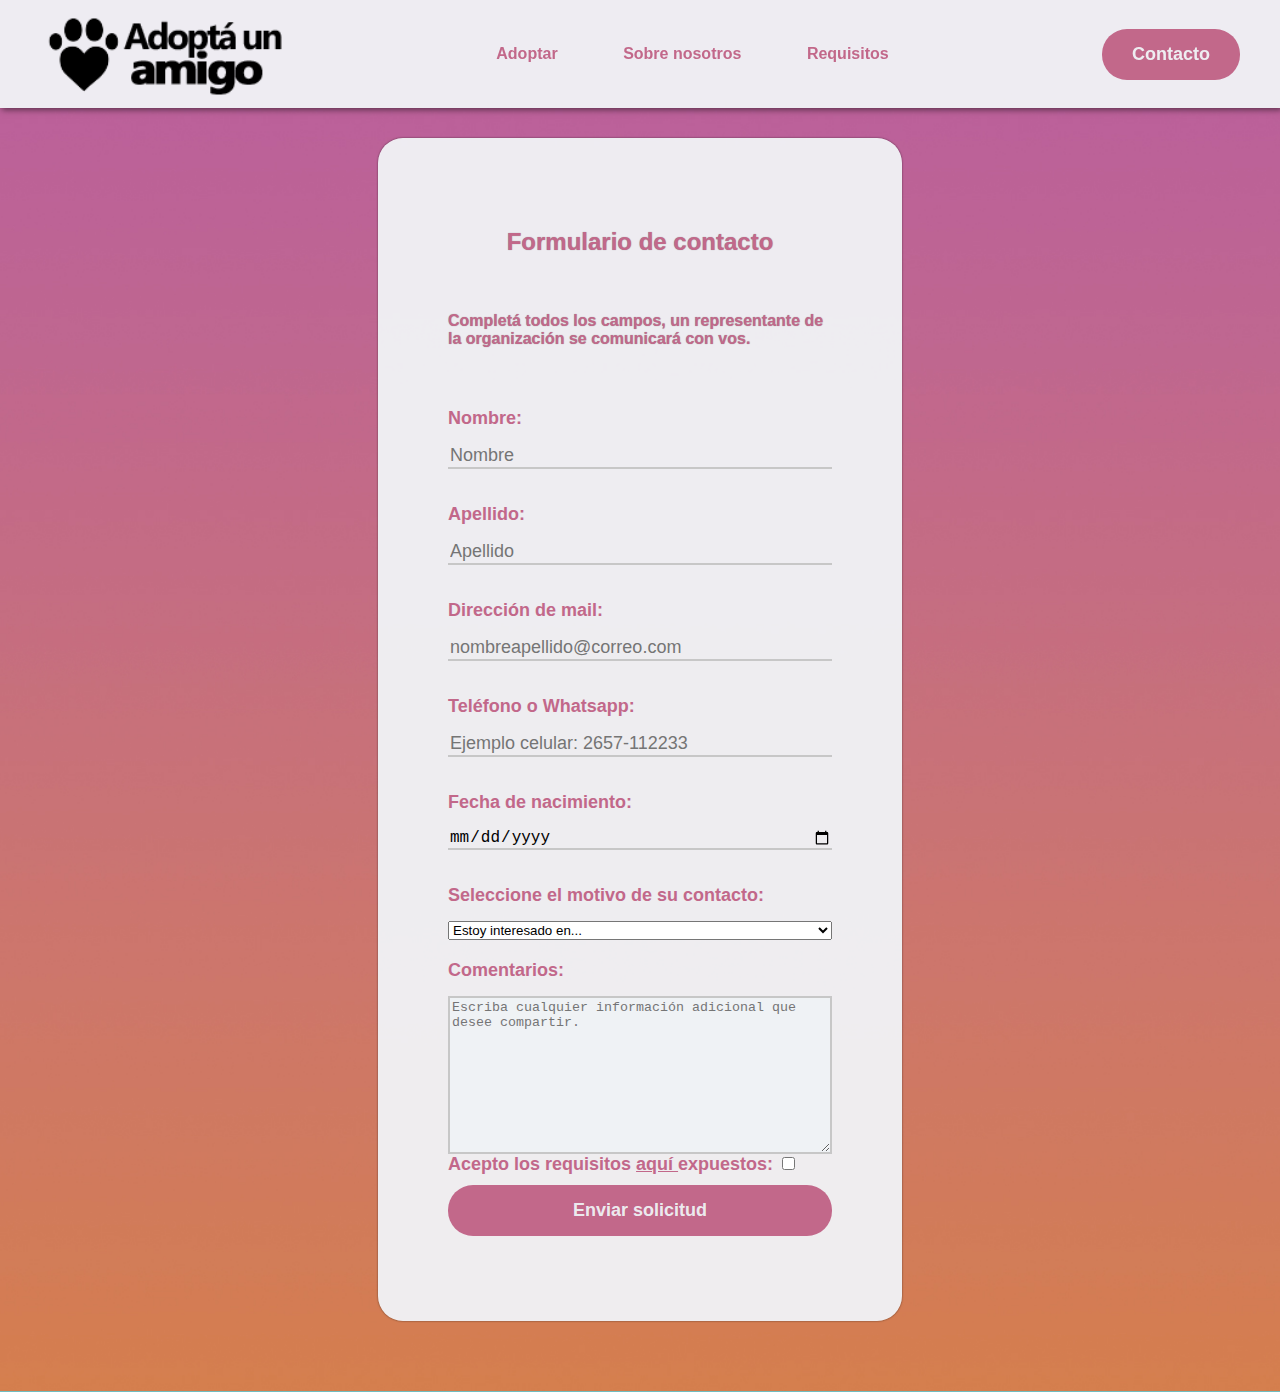
==== Hijas/formulario.html @ 9cf04ed2 "CSS formulario recuperado" ====
<html lang="es">
    <head>
        <title>Formumlario de contacto</title>

        <link rel="stylesheet" href="../estilofachero.css">

        <style>
            html {
                scroll-behavior: smooth;
            } 
        </style>
    </head>
    
    <body>
        <div id="barramenu">
            <a href="../index.html">
                <img src="../Recursos/logo2.png">
            </a>

            <nav class="navbar">
                <a href="../index.html#elegiramigo">Adoptar</a>
                <a href="../index.html#nosotros">Sobre nosotros</a>
                <a href="../index.html#requisitos">Requisitos</a>                    
            </nav>

            <a href="#">
                <button>Contacto</button>
            </a> 
        </div>

        <div id="contenedor_formulario">
            <form name="formulario" id="formulario" class="sombra" method="get" onsubmit="return validar()">

                <h2 class="textonegro">Formulario de contacto</h2>
                <p class="textonegro">Completá todos los campos, un representante de la organización se comunicará con vos.</p>
                
                <label for="nombre">Nombre:</label>
                <input type="text" id="nombre" name="nombre" placeholder="Nombre"> 
                <span id="errornombre" class="error">Debe colocar un nombre válido.</span>

                <label for="apellido">Apellido:</label>                
                <input type="text" id="apellido" name="apellido" placeholder="Apellido">
                <span id="errorapellido" class="error">Debe colocar un apellido válido.</span>


                <label for="email">Dirección de mail:</label>
                <input type="email" id="email" name="email" placeholder="nombreapellido@correo.com">
                <span id="errormail" class="error">Debe colocar un mail con formato válido.</span>


                <label for="tel">Teléfono o Whatsapp:</label>
                <input type="text" id="tel" name="tel" placeholder="Ejemplo celular: 2657-112233">
                <span id="errortel" class="error">Debe colocar un teléfono con formato válido.</span>


                <label for="fecha">Fecha de nacimiento:</label>                
                <input type="date" id="fecha" name="fecha" placeholder="01/01/1991">
                <span id="errorfecha" class="error">Seleccione una fecha.</span>


                <label for="select">Seleccione el motivo de su contacto:</label>
                <select id="desplegable" name="desplegable">
                    <option disabled selected value="">Estoy interesado en...</option>
                    <option>Adoptar un michi</option>
                    <option>Adoptar un perri</option>
                    <option>Adoptar a cualquiera</option>
                    <option>Contactar por otro motivo</option>
                </select>
                <span id="errorselect" class="error">Debe seleccionar una opción del manú desplegable.</span>


                <label for="textarea">Comentarios:</label>
                <textarea type="coments" id="coments" rows="10" placeholder="Escriba cualquier información adicional que desee compartir."></textarea>
                
                <div class="check limpiar">
                    <label for="condiciones">Acepto los requisitos <a href="../index.html#requisitos" target="_blank"> aquí </a> expuestos:</label>
                    <input type="checkbox" id="condiciones" name="condiciones">                    
                </div>
                <span id="errorcheck" class="error espacio">Debe aceptar los requisitos.</span>
    
                <input class="botonoscuro" type="submit" value="Enviar solicitud">
            </form>
        </div>

        <div id="contenedor_confirmacion" class="mensaje_confirmacion">
            <h3>El formulario se envió correctamente</h3>
            <h3>¡Muchas gracias!</h3>
        </div>
        
        <script src="../validar.js"></script>        
    </body>
</html>
---- estilofachero.css ----
body {
    font-family: sans-serif;
    color: #eff2f5f6;
    background-color: #70bdc0;
    background-image: url(../Recursos/fondos/usar/fondo.jpg);
    background-size:cover;
    background-position: center;
    background-repeat: no-repeat;
    margin: 0;
    padding: 0;
    min-width: 500px; 
    z-index: 1;  
}

.scroll {
    scroll-margin-top: 80px;  
}

#barramenu {
    display: flex;
    justify-content: space-between;
    align-items: center;
    top: -50;
    transition: top 1.5s;  
    position: sticky;
    z-index: 3;  
    background-color:#eff2f5f6;
    min-width: 500px;
    width: 100%;
    height: 12%; 
    box-shadow: 2px 2px 6px rgba(0, 0, 0, 0.5);    
}

#barramenu img{ 
    height: 90%;
    margin-left: 40px;
    transition: transform 0.3s ease;

}
#barramenu img:hover{
    transform: scale(1.1);
    transition: transform 0.3s ease;    
}

.navbar {
    display: flex;   
    justify-content: space-between;
    align-items: center; 
    width: 33%;    
}

.navbar a{
    font-style: normal;
    color: #C2688A;      
    border: none;
    border-radius: 25px;
    padding: 10px 15px;
    font-weight: bolder;
    text-decoration: none;  
    transition: transform 0.4s ease-in-out; 
}

.navbar a:hover{
    color: #eff2f5f6;    
    background-color: #C2688A;  
    cursor: pointer;
    transform: scale(1.09);
    box-shadow: 1px 1px 3px rgba(0, 0, 0, 0.3);
    transition: transform 0.2s ease-in-out;    
}

.navbar a:active{
    color: #eff2f5f6;    
    cursor: pointer;
    transform: scale(0.9);
    transition: transform 0.2s ease-in-out;    
}

#barramenu button{
    font-size: large;
    margin-right: 40px;
    padding: 15px 30px;
    color: #eff2f5f6;
    font-weight: bolder;
    border: none;
    border-radius: 25px;
    background-color: #C2688A;  
    cursor: pointer;
    transition: transform 0.4s ease-in-out;
}

#barramenu button:hover {
    background-color: #c4899f;
    transform: scale(1.1);
    box-shadow: 1px 1px 3px rgba(0, 0, 0, 0.3);
    transition: transform 0.2s ease;
}

#barramenu button:active {
    background-color: #c4899f;
    transform: scale(0.9);
    transition: transform 0.2s ease;
}

#barramenu:hover {
    top: 0;
    transition: top 0.4s;    
}

.fondoimagen{
    background-image: url("../Recursos/1.jpg");
    background-size:cover;
    background-position: center;
    background-repeat: no-repeat;
    margin: 0;
    padding: 0;
    z-index: 2;
}

.fondoimagen img {
    width: 100%;
    box-shadow: 2px 2px 6px rgba(0, 0, 0, 0.5);
}

.textosuperpuesto {
    font-size: larger;
    color: #EFF2F5;
    background-color: rgba(0, 0, 0, 0.562);
    padding-right: 15px;
    padding-left: 15px;
    border-radius: 25px;
    min-width: 20%;
    position: absolute;
    top: 50%;
    left: 80%;
    transform: translate(-50%, -50%);    
}

.marcofachero {
    width: 60%;
    overflow:visible;
    margin: 0 auto;  
    padding: 20px;
    padding-top: 15px;
    background-color: rgba(0, 0, 0, 0.233);
    border-radius: 25px;
    margin-bottom: 70px;
    margin-top: 30px;
    transition: transform 0.4s ease-in-out ;
}

.subtitulos1 {
    text-align: center;
    margin: 0 auto;
    margin-top: 30px;
    margin-bottom: 40px;
    padding: 20px;
}

.subtitulos2 {
    text-align: center;
    max-width: 60%;
    margin: 0 auto;
    padding-top: 30px;
    margin-bottom: 30px;
}

.subtitulos3 {
    text-align: center;
    text-align: left;
    margin: 0 auto;
    max-width: 80%;
    padding-bottom: 15px;
}

.lista {
    text-align: left;
    margin: 0 auto;
    margin-top: 40px;
    margin-bottom: 20px;
}

ul li {
    padding-bottom: 15px;
    max-width: 80%;
    margin: 0 auto;
}

#titulo {
    font-size: large;
    min-width: 500px;   
}

#contenedoriconos {
    position: relative;
    width: 100%;
    display: flex;
    justify-content: center;    
    align-items: center;
    gap: 10%;
    padding-bottom: 80px;
    padding-top: 20px;
}

.iconosgrandes img{
    border: solid;
    border-color: rgba(107, 124, 143, 0);
    border-top: 20px;
    border-bottom: 20px;
    padding-top: 70px;
    padding-bottom: 70px;
    max-width: 80%;
}

.iconosgrandes a{ 
    border: solid;
    border-color: rgba(107, 124, 143, 0);
    text-align: center;
    max-width: 25%;
    display: block; 
    transition: transform 0.8s ease-in-out ;
    transition: transform 0.4s ease-in;
}

.cursorarriba {
    transform: scale(1);
    transition: transform 0.6s ease-in-out ;
}

.cursorarriba:hover {
    transform: scale(1.2);
    transition: transform 0.3s ease-in-out ;
}

.cursorarribatranqui:hover{
    transform: scale(1.15);   
    transition: transform 0.3s ease-in-out ; 
}

.click:active {
    border-radius: 50px;
    background-color: rgba(0, 0, 0, 0.100);
    transform: scale(0.95);
    transition: transform 0.3s ease-in-out;
}

.botonadoptar {
    color: #D47D50;
    background-color: #EFF2F5;
    text-decoration: none;
    font-weight: bolder;
    font-size: large;
    display: flex;
    justify-content: center;
    align-items: center;
    margin: auto;    
    border-radius: 20px;
    width: 250px;
    height: 80px;
    margin-bottom: 30px;    
    transition: transform 0.6s ease-in-out ;
}

.botonadoptar:hover {
    color: #EFF2F5;
    background-color: #C2688A;
    transform: scale(1.09);
    transition: transform 0.2s ease-in-out;
    box-shadow: 0px 2px 6px rgba(0, 0, 0, 0.5);
}

.botonadoptar:active {
    background-color: #C2688A;
    transform: scale(0.95);
    transition: transform 0.2s ease-in-out;
    transition: transform 0.2s ease-in;
}


#botonadoptar:link, #botonadoptar:visited {
    font-size: larger;
    text-decoration: none;
    font-weight: bold;
}

.sombra {
    box-shadow: 0px 0px 2px rgba(0, 0, 0, 0.6);
}

form {    
    display: flex;
    flex-direction: column;
    background-color:#eff2f5f6;
    width: 30%;
    margin: 0 auto;  
    padding: 70px;
    border-radius: 25px;
    margin-bottom: 70px;
    margin-top: 30px;
}

form label {    
    color: #C2688A;
    font-weight: bold;
    font-size: large;
    margin-bottom: 15px;
    margin-top: 20px;    
}

form input {
    font-size: large;
    background-color: rgba(0, 0, 0, 0);
    border: 0;
    border-bottom: solid 2px #c7c7c7;
    margin-bottom: 15px;
    transition: border 0.2s ease-in-out;
}

form textarea {
    border: 0;
    border: solid 2px #c7c7c7;
    background-color: #EFF2F5;
    transition: border 0.2s ease-in-out;
}

form textarea:focus {
    outline: 0;
    border: 0;
    border: solid 2px #C2688A;
    transition: border 0.2s ease-in-out;
}

input:focus {
    outline: 0;
    border: 0;
    border-bottom: solid 2px #C2688A;
    transition: border 0.2s ease-in-out;
}

.prueba {
    margin: 0 auto;
    align-items: center;    
    margin-top: 20px;
    margin-bottom: 20px;
}

.limpiar a {    
    font-style: normal;
    text-decoration: none;
    text-decoration: underline;
    color: #C2688A;
}

.botonoscuro {
    font-size: large;
    padding: 15px 30px;
    color: #eff2f5f6;
    font-weight: bolder;
    border: none;
    border-radius: 25px;
    background-color: #C2688A;  
    cursor: pointer;
    transition: transform 0.4s ease-in-out;
}

.botonoscuro:hover {
    background-color: #c4899f;
    transform: scale(1.1);
    box-shadow: 0px 0px 3px rgba(0, 0, 0, 0.3);
    transition: transform 0.2s ease;
}

.botonoscuro:active {
    background-color: #c4899f;
    transform: scale(0.9);
    transition: transform 0.2s ease;
}

.textonegro {
    display: flex;
    align-self: center;
    color: #C2688A;      
    font-weight: bolder;
    margin-bottom: 30px;
    padding-bottom: 10px;
    text-shadow: 0px 0px 1px rgba(0, 0, 0, 0.4);    
}

.error {
    display: none;
    color: #C2688A;
    background-color:#c4899f44;   
    border-radius: 10px;
    padding: 5px;
    margin-bottom: 15px;
    margin-top: 2px;
}

.mensaje_confirmacion {    
    display: flex;
    justify-content: center;
    align-content: center;   
    color: #C2688A;  
    background-color:#eff2f5f6;
    font-size: x-large;
    font-weight: bolder;

    width: 35%;
    margin: 0 auto;  
    margin-top: 10%;
    margin-bottom: 20px;
    padding: 50px;
    border-radius: 25px; 
    display: none;
    box-shadow: 0px 0px 6px rgba(0, 0, 0, 0.5);  
    color: #C2688A;      
}

.omaigad {
    display: flex;
    justify-content: space-around;
    align-items: center;
    text-align: center; 
    margin: 0px auto;
    width: 100%;
    height: auto;
}

.boton_carru {
    transition: transform 0.4s ease-in-out;
    box-shadow: 0px 2px 6px rgba(0, 0, 0, 0.7);
    border-radius: 50%;
}

.boton_carru p {
    font-weight: bold;
    width: 70px;
    height: 70px;
    font-size: 70px;
    display: flex;
    align-items: center;
    justify-content: center;
    border-radius: 50%;
    border: solid 5px;  
}

.boton_carru:hover {
    cursor: pointer;
    transform: scale(1.2);
    transition: transform 0.3s ease-in-out;
}

.boton_carru:active {
    border-radius: 50%;
    transform: scale(0.9);
    background-color: rgba(0, 0, 0, 0.3);
    transition: transform 0.4s ease-in-out;
}

.atras {
    margin: 0;
    padding: 0;
    left: 3%;
    top: calc(50%);
}

.adelante {
    margin: 0;
    padding: 0;
    right: 3%;
    top: calc(50%);
}

.imagen_carru {
    width: 60%;
    margin: 0;
    padding: 0;
    box-shadow: 0px 2px 6px rgba(0, 0, 0, 0.7);
}
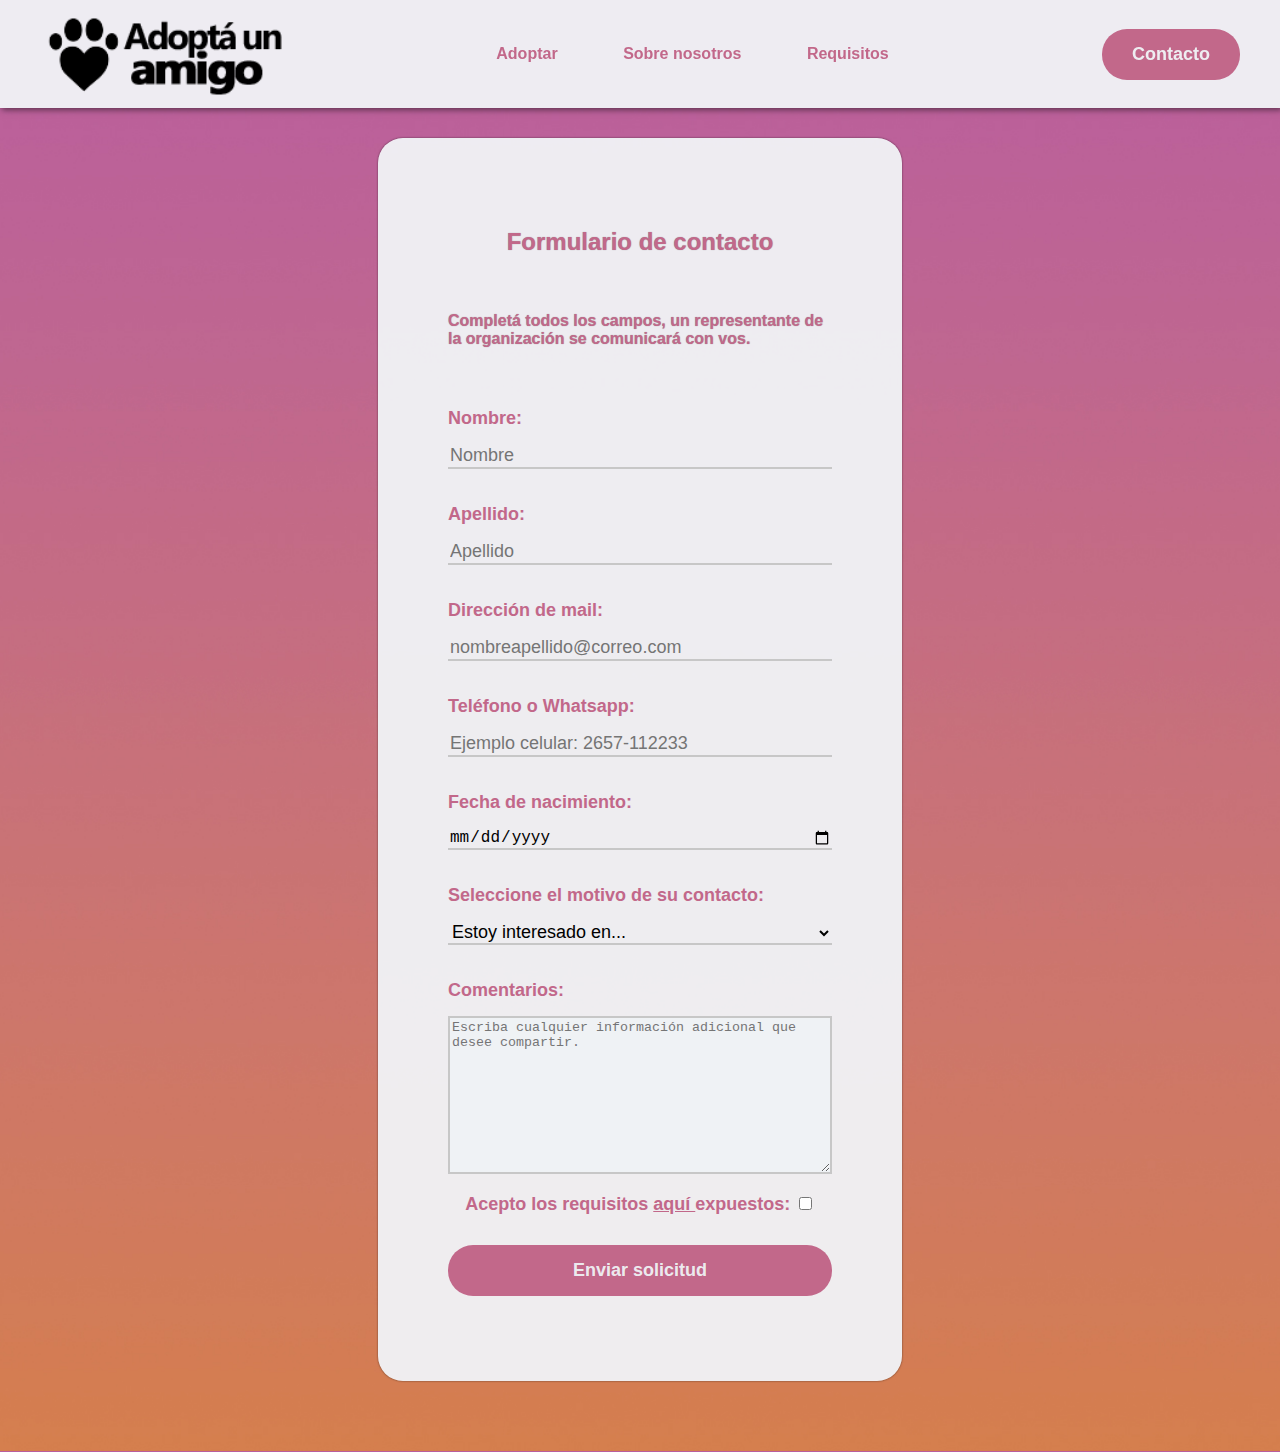
==== commit d17371fa: "Detalles" ====
--- a/Hijas/formulario.html
+++ b/Hijas/formulario.html
@@ -72,7 +72,7 @@
                 <label for="textarea">Comentarios:</label>
                 <textarea type="coments" id="coments" rows="10" placeholder="Escriba cualquier información adicional que desee compartir."></textarea>
                 
-                <div class="check limpiar">
+                <div class="check prueba">
                     <label for="condiciones">Acepto los requisitos <a href="../index.html#requisitos" target="_blank"> aquí </a> expuestos:</label>
                     <input type="checkbox" id="condiciones" name="condiciones">                    
                 </div>
@@ -84,7 +84,7 @@
 
         <div id="contenedor_confirmacion" class="mensaje_confirmacion">
             <h3>El formulario se envió correctamente</h3>
-            <h3>¡Muchas gracias!</h3>
+            <h3 id="msj"></h3>
         </div>
         
         <script src="../validar.js"></script>        
--- a/estilofachero.css
+++ b/estilofachero.css
@@ -1,33 +1,32 @@
 body {
     font-family: sans-serif;
     color: #eff2f5f6;
-    background-color: #70bdc0;
+    background-color: #BA5E9D;
     background-image: url(../Recursos/fondos/usar/fondo.jpg);
     background-size:cover;
     background-position: center;
     background-repeat: no-repeat;
     margin: 0;
     padding: 0;
-    min-width: 500px; 
     z-index: 1;  
 }
 
 .scroll {
-    scroll-margin-top: 80px;  
+    scroll-margin-top: 75px;  
 }
 
 #barramenu {
+    
     display: flex;
     justify-content: space-between;
     align-items: center;
     top: -50;
     transition: top 1.5s;  
-    position: sticky;
-    z-index: 3;  
-    background-color:#eff2f5f6;
-    min-width: 500px;
+    position: sticky;       
     width: 100%;
     height: 12%; 
+    background-color:#eff2f5f6;
+    z-index: 3; 
     box-shadow: 2px 2px 6px rgba(0, 0, 0, 0.5);    
 }
 
@@ -65,8 +64,8 @@
     background-color: #C2688A;  
     cursor: pointer;
     transform: scale(1.09);
-    box-shadow: 1px 1px 3px rgba(0, 0, 0, 0.3);
-    transition: transform 0.2s ease-in-out;    
+    box-shadow: 0px 1px 3px rgba(0, 0, 0, 0.3);
+    transition: transform 0.3s ease-in-out;    
 }
 
 .navbar a:active{
@@ -92,8 +91,8 @@
 #barramenu button:hover {
     background-color: #c4899f;
     transform: scale(1.1);
-    box-shadow: 1px 1px 3px rgba(0, 0, 0, 0.3);
-    transition: transform 0.2s ease;
+    box-shadow: 0px 1px 3px rgba(0, 0, 0, 0.3);
+    transition: transform 0.3s ease;
 }
 
 #barramenu button:active {
@@ -104,7 +103,7 @@
 
 #barramenu:hover {
     top: 0;
-    transition: top 0.4s;    
+    transition: top 0.3s;    
 }
 
 .fondoimagen{
@@ -119,17 +118,15 @@
 
 .fondoimagen img {
     width: 100%;
-    box-shadow: 2px 2px 6px rgba(0, 0, 0, 0.5);
+    box-shadow: 0px 2px 6px rgba(0, 0, 0, 0.5);
 }
 
 .textosuperpuesto {
     font-size: larger;
     color: #EFF2F5;
     background-color: rgba(0, 0, 0, 0.562);
-    padding-right: 15px;
-    padding-left: 15px;
-    border-radius: 25px;
-    min-width: 20%;
+    padding: 0px 15px;
+    border-radius: 25px;
     position: absolute;
     top: 50%;
     left: 80%;
@@ -139,38 +136,27 @@
 .marcofachero {
     width: 60%;
     overflow:visible;
-    margin: 0 auto;  
     padding: 20px;
     padding-top: 15px;
     background-color: rgba(0, 0, 0, 0.233);
     border-radius: 25px;
-    margin-bottom: 70px;
-    margin-top: 30px;
+    margin: 45px auto;
     transition: transform 0.4s ease-in-out ;
 }
 
 .subtitulos1 {
     text-align: center;
     margin: 0 auto;
-    margin-top: 30px;
-    margin-bottom: 40px;
+    margin: 35px 0px;
     padding: 20px;
 }
 
 .subtitulos2 {
     text-align: center;
-    max-width: 60%;
     margin: 0 auto;
-    padding-top: 30px;
-    margin-bottom: 30px;
-}
-
-.subtitulos3 {
-    text-align: center;
-    text-align: left;
-    margin: 0 auto;
-    max-width: 80%;
-    padding-bottom: 15px;
+    max-width: 65%;
+    padding-top: 20px;
+    margin-bottom: 20px;
 }
 
 .lista {
@@ -181,6 +167,7 @@
 }
 
 ul li {
+    text-align: justify;
     padding-bottom: 15px;
     max-width: 80%;
     margin: 0 auto;
@@ -198,37 +185,31 @@
     justify-content: center;    
     align-items: center;
     gap: 10%;
-    padding-bottom: 80px;
-    padding-top: 20px;
+    margin: 30px 0px;
 }
 
 .iconosgrandes img{
-    border: solid;
     border-color: rgba(107, 124, 143, 0);
-    border-top: 20px;
-    border-bottom: 20px;
-    padding-top: 70px;
-    padding-bottom: 70px;
+    margin: 20px 0px;
+    padding: 70px 0px;
     max-width: 80%;
 }
 
 .iconosgrandes a{ 
-    border: solid;
     border-color: rgba(107, 124, 143, 0);
     text-align: center;
     max-width: 25%;
     display: block; 
-    transition: transform 0.8s ease-in-out ;
     transition: transform 0.4s ease-in;
 }
 
 .cursorarriba {
     transform: scale(1);
-    transition: transform 0.6s ease-in-out ;
+    transition: transform 0.3s ease-in-out ;
 }
 
 .cursorarriba:hover {
-    transform: scale(1.2);
+    transform: scale(1.3);
     transition: transform 0.3s ease-in-out ;
 }
 
@@ -237,7 +218,7 @@
     transition: transform 0.3s ease-in-out ; 
 }
 
-.click:active {
+.cursorarriba:active {
     border-radius: 50px;
     background-color: rgba(0, 0, 0, 0.100);
     transform: scale(0.95);
@@ -255,10 +236,10 @@
     align-items: center;
     margin: auto;    
     border-radius: 20px;
-    width: 250px;
+    width: 40vh;
     height: 80px;
     margin-bottom: 30px;    
-    transition: transform 0.6s ease-in-out ;
+    transition: transform 0.4s ease-in-out ;
 }
 
 .botonadoptar:hover {
@@ -273,7 +254,6 @@
     background-color: #C2688A;
     transform: scale(0.95);
     transition: transform 0.2s ease-in-out;
-    transition: transform 0.2s ease-in;
 }
 
 
@@ -307,7 +287,7 @@
     margin-top: 20px;    
 }
 
-form input {
+form input, select {
     font-size: large;
     background-color: rgba(0, 0, 0, 0);
     border: 0;
@@ -344,7 +324,7 @@
     margin-bottom: 20px;
 }
 
-.limpiar a {    
+.prueba a {    
     font-style: normal;
     text-decoration: none;
     text-decoration: underline;
@@ -352,10 +332,10 @@
 }
 
 .botonoscuro {
-    font-size: large;
+    font-size: large;    
+    color: #eff2f5f6;
+    font-weight: bolder;
     padding: 15px 30px;
-    color: #eff2f5f6;
-    font-weight: bolder;
     border: none;
     border-radius: 25px;
     background-color: #C2688A;  
@@ -397,23 +377,17 @@
 }
 
 .mensaje_confirmacion {    
-    display: flex;
-    justify-content: center;
-    align-content: center;   
     color: #C2688A;  
     background-color:#eff2f5f6;
     font-size: x-large;
     font-weight: bolder;
-
     width: 35%;
     margin: 0 auto;  
     margin-top: 10%;
-    margin-bottom: 20px;
     padding: 50px;
     border-radius: 25px; 
+    box-shadow: 0px 0px 6px rgba(0, 0, 0, 0.5);  
     display: none;
-    box-shadow: 0px 0px 6px rgba(0, 0, 0, 0.5);  
-    color: #C2688A;      
 }
 
 .omaigad {
@@ -472,7 +446,7 @@
 }
 
 .imagen_carru {
-    width: 60%;
+    height: 90vh;
     margin: 0;
     padding: 0;
     box-shadow: 0px 2px 6px rgba(0, 0, 0, 0.7);
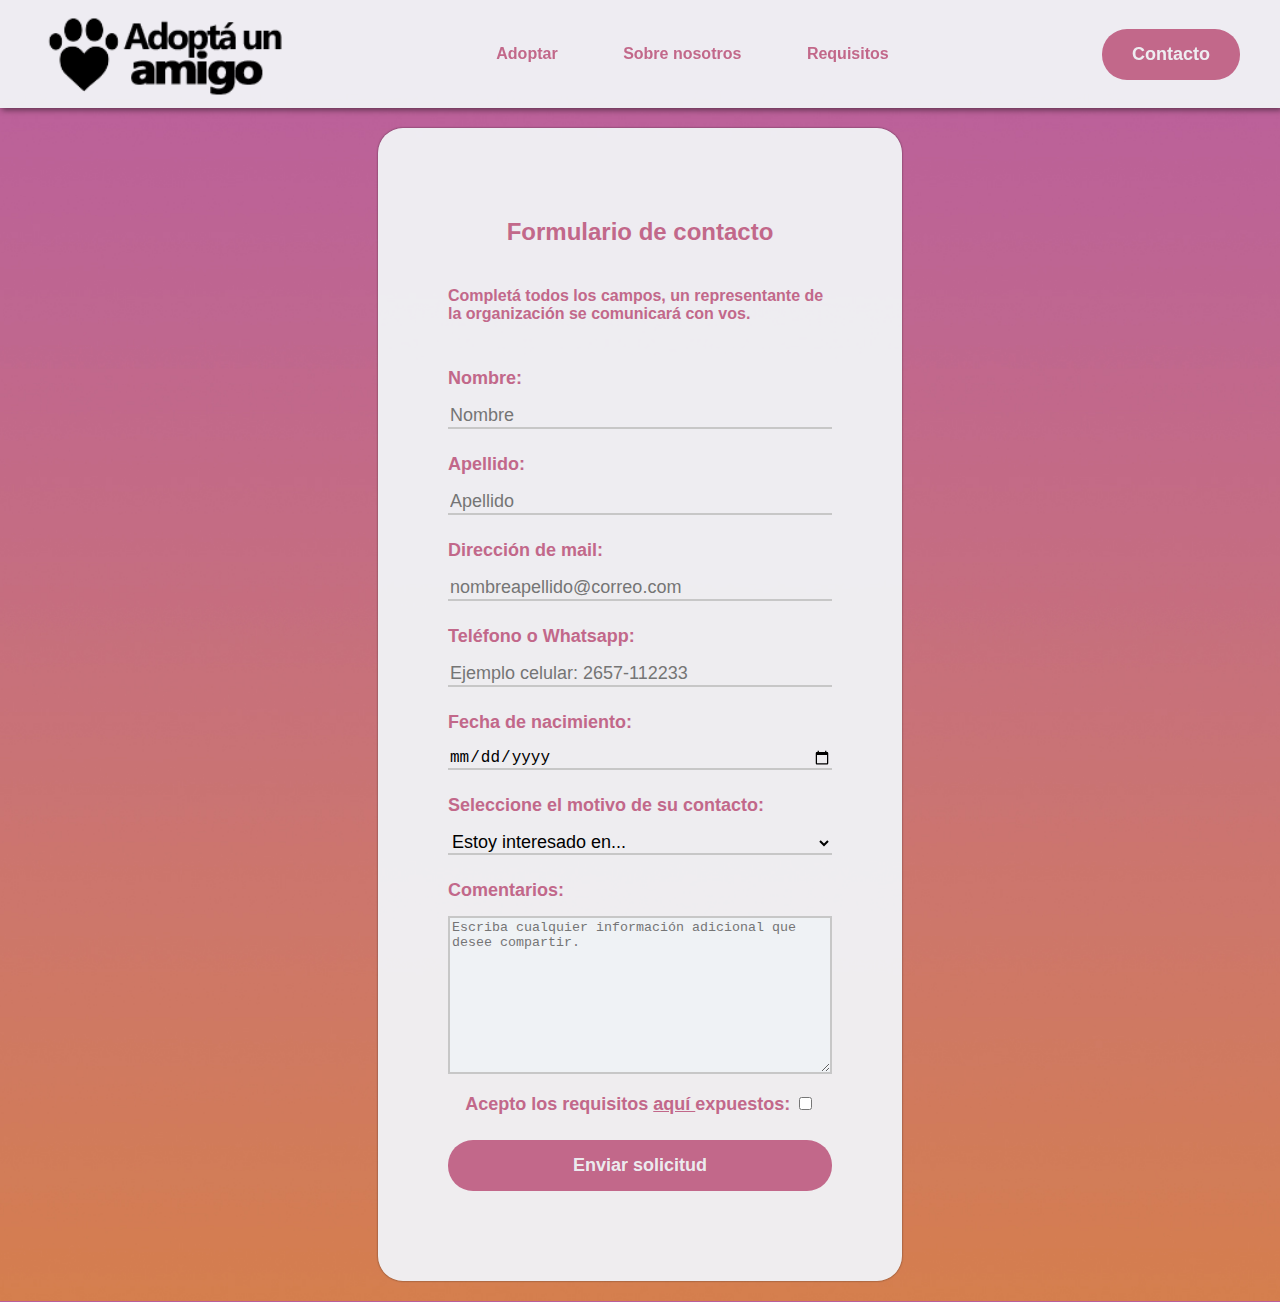
==== commit 2cdbe9f9: "Formato formulario" ====
--- a/Hijas/formulario.html
+++ b/Hijas/formulario.html
@@ -66,7 +66,7 @@
                     <option>Adoptar a cualquiera</option>
                     <option>Contactar por otro motivo</option>
                 </select>
-                <span id="errorselect" class="error">Debe seleccionar una opción del manú desplegable.</span>
+                <span id="errorselect" class="error">Debe seleccionar una opción del menú desplegable.</span>
 
 
                 <label for="textarea">Comentarios:</label>
@@ -74,9 +74,9 @@
                 
                 <div class="check prueba">
                     <label for="condiciones">Acepto los requisitos <a href="../index.html#requisitos" target="_blank"> aquí </a> expuestos:</label>
-                    <input type="checkbox" id="condiciones" name="condiciones">                    
+                    <input type="checkbox" id="condiciones" name="condiciones">                                      
                 </div>
-                <span id="errorcheck" class="error espacio">Debe aceptar los requisitos.</span>
+                <span id="errorcheck" class="error">Debe aceptar los requisitos.</span> 
     
                 <input class="botonoscuro" type="submit" value="Enviar solicitud">
             </form>
@@ -84,9 +84,9 @@
 
         <div id="contenedor_confirmacion" class="mensaje_confirmacion">
             <h3>El formulario se envió correctamente</h3>
-            <h3 id="msj"></h3>
+            <h3 id="msj"></h3>          
         </div>
         
-        <script src="../validar.js"></script>        
+        <script src="../validacion.js"></script>        
     </body>
 </html>--- a/estilofachero.css
+++ b/estilofachero.css
@@ -33,12 +33,12 @@
 #barramenu img{ 
     height: 90%;
     margin-left: 40px;
-    transition: transform 0.3s ease;
+    transition: all 0.3s ease;
 
 }
 #barramenu img:hover{
     transform: scale(1.1);
-    transition: transform 0.3s ease;    
+    transition: all 0.3s ease;    
 }
 
 .navbar {
@@ -72,7 +72,7 @@
     color: #eff2f5f6;    
     cursor: pointer;
     transform: scale(0.9);
-    transition: transform 0.2s ease-in-out;    
+    transition: all 0.2s ease-in-out;    
 }
 
 #barramenu button{
@@ -85,20 +85,20 @@
     border-radius: 25px;
     background-color: #C2688A;  
     cursor: pointer;
-    transition: transform 0.4s ease-in-out;
+    transition: all 0.4s ease-in-out;
 }
 
 #barramenu button:hover {
     background-color: #c4899f;
     transform: scale(1.1);
     box-shadow: 0px 1px 3px rgba(0, 0, 0, 0.3);
-    transition: transform 0.3s ease;
+    transition: all 0.3s ease;
 }
 
 #barramenu button:active {
     background-color: #c4899f;
     transform: scale(0.9);
-    transition: transform 0.2s ease;
+    transition: all 0.2s ease;
 }
 
 #barramenu:hover {
@@ -141,7 +141,7 @@
     background-color: rgba(0, 0, 0, 0.233);
     border-radius: 25px;
     margin: 45px auto;
-    transition: transform 0.4s ease-in-out ;
+    transition: all 0.4s ease-in-out ;
 }
 
 .subtitulos1 {
@@ -200,29 +200,29 @@
     text-align: center;
     max-width: 25%;
     display: block; 
-    transition: transform 0.4s ease-in;
+    transition: all 0.4s ease-in;
 }
 
 .cursorarriba {
     transform: scale(1);
-    transition: transform 0.3s ease-in-out ;
+    transition: all 0.3s ease-in-out ;
 }
 
 .cursorarriba:hover {
     transform: scale(1.3);
-    transition: transform 0.3s ease-in-out ;
+    transition: all 0.3s ease-in-out ;
 }
 
 .cursorarribatranqui:hover{
     transform: scale(1.15);   
-    transition: transform 0.3s ease-in-out ; 
+    transition: all 0.3s ease-in-out ; 
 }
 
 .cursorarriba:active {
     border-radius: 50px;
     background-color: rgba(0, 0, 0, 0.100);
     transform: scale(0.95);
-    transition: transform 0.3s ease-in-out;
+    transition: all 0.3s ease-in-out;
 }
 
 .botonadoptar {
@@ -239,23 +239,23 @@
     width: 40vh;
     height: 80px;
     margin-bottom: 30px;    
-    transition: transform 0.4s ease-in-out ;
+    transition: all 0.4s ease-in-out ;
 }
 
 .botonadoptar:hover {
     color: #EFF2F5;
     background-color: #C2688A;
     transform: scale(1.09);
-    transition: transform 0.2s ease-in-out;
+    transition: all 0.2s ease-in-out;
     box-shadow: 0px 2px 6px rgba(0, 0, 0, 0.5);
 }
 
 .botonadoptar:active {
     background-color: #C2688A;
     transform: scale(0.95);
-    transition: transform 0.2s ease-in-out;
-}
-
+    transition: all 0.2s ease-in-out;
+    box-shadow: none;
+}
 
 #botonadoptar:link, #botonadoptar:visited {
     font-size: larger;
@@ -272,11 +272,9 @@
     flex-direction: column;
     background-color:#eff2f5f6;
     width: 30%;
-    margin: 0 auto;  
     padding: 70px;
     border-radius: 25px;
-    margin-bottom: 70px;
-    margin-top: 30px;
+    margin: 20px auto;
 }
 
 form label {    
@@ -292,7 +290,7 @@
     background-color: rgba(0, 0, 0, 0);
     border: 0;
     border-bottom: solid 2px #c7c7c7;
-    margin-bottom: 15px;
+    margin-bottom: 5px;
     transition: border 0.2s ease-in-out;
 }
 
@@ -319,9 +317,9 @@
 
 .prueba {
     margin: 0 auto;
-    align-items: center;    
+    align-items: center;
     margin-top: 20px;
-    margin-bottom: 20px;
+    margin-bottom: 5px;
 }
 
 .prueba a {    
@@ -341,6 +339,7 @@
     background-color: #C2688A;  
     cursor: pointer;
     transition: transform 0.4s ease-in-out;
+    margin: 20px 0px;
 }
 
 .botonoscuro:hover {
@@ -354,6 +353,7 @@
     background-color: #c4899f;
     transform: scale(0.9);
     transition: transform 0.2s ease;
+    box-shadow: none;
 }
 
 .textonegro {
@@ -361,9 +361,8 @@
     align-self: center;
     color: #C2688A;      
     font-weight: bolder;
-    margin-bottom: 30px;
-    padding-bottom: 10px;
-    text-shadow: 0px 0px 1px rgba(0, 0, 0, 0.4);    
+    margin-bottom: 20px;
+    padding-bottom: 5px;
 }
 
 .error {
@@ -373,7 +372,6 @@
     border-radius: 10px;
     padding: 5px;
     margin-bottom: 15px;
-    margin-top: 2px;
 }
 
 .mensaje_confirmacion {    
@@ -401,8 +399,7 @@
 }
 
 .boton_carru {
-    transition: transform 0.4s ease-in-out;
-    box-shadow: 0px 2px 6px rgba(0, 0, 0, 0.7);
+    transition: all 0.4s ease-in-out;
     border-radius: 50%;
 }
 
@@ -421,14 +418,17 @@
 .boton_carru:hover {
     cursor: pointer;
     transform: scale(1.2);
-    transition: transform 0.3s ease-in-out;
+    transition: all 0.2s ease-in;
+    box-shadow: 0px 0px 10px rgba(0, 0, 0, 0.5);
+
 }
 
 .boton_carru:active {
     border-radius: 50%;
     transform: scale(0.9);
     background-color: rgba(0, 0, 0, 0.3);
-    transition: transform 0.4s ease-in-out;
+    transition: all 0.4s ease-in-out;
+    box-shadow: none;
 }
 
 .atras {
